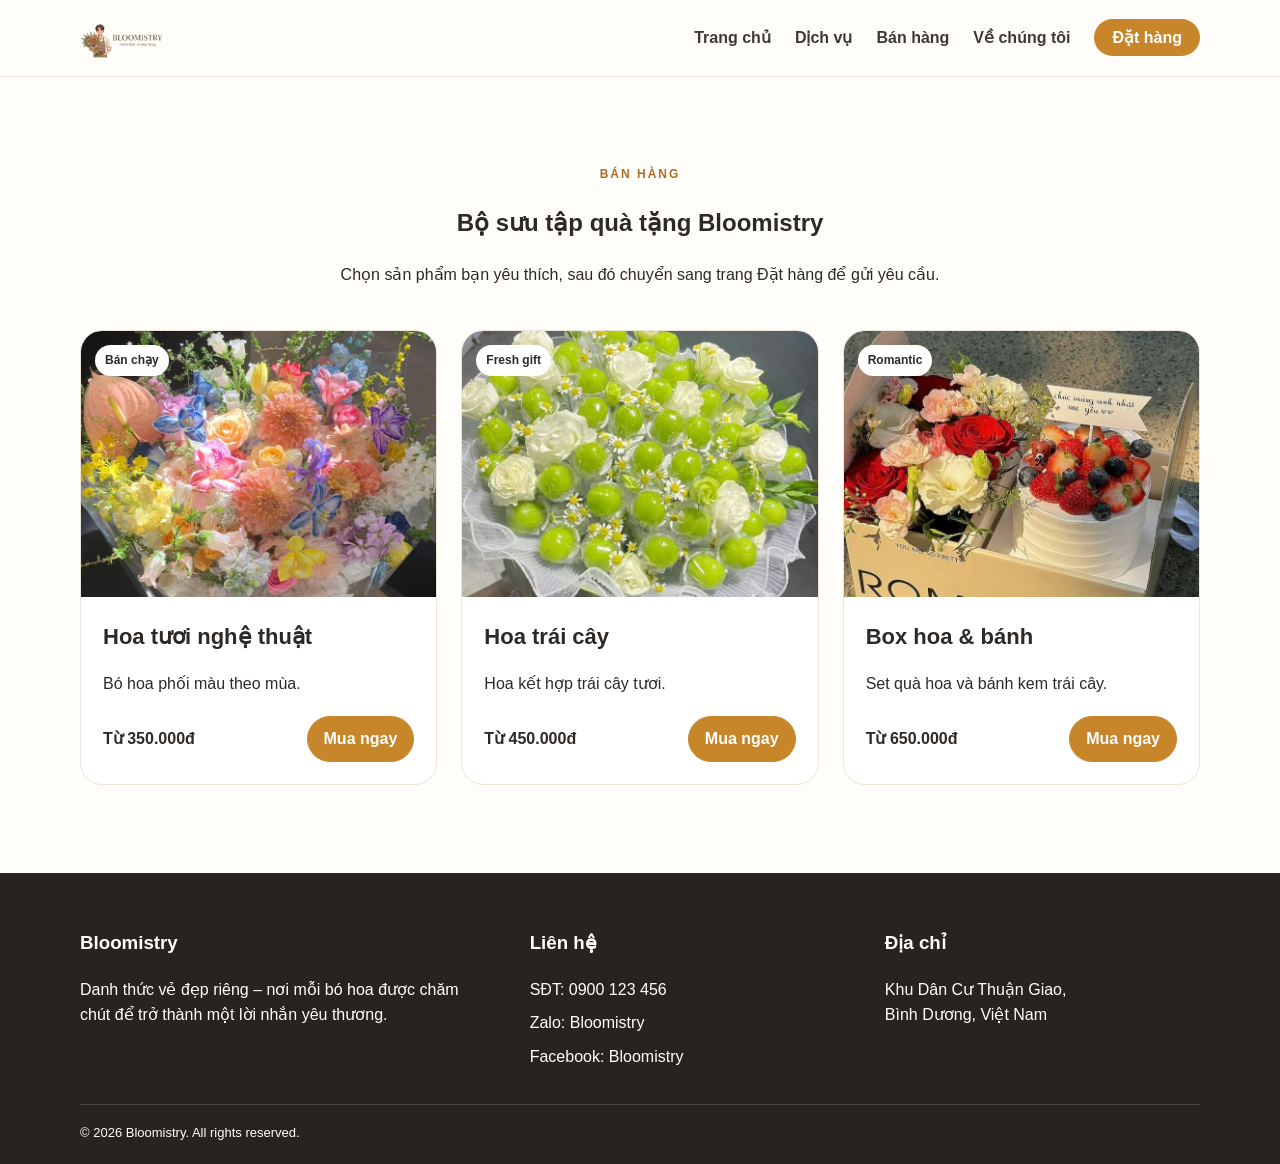
==== banhang.html @ a2bf430c "Add files via upload" ====
<!DOCTYPE html>
<html lang="vi">
<head>
<meta charset="UTF-8">
<meta name="viewport" content="width=device-width, initial-scale=1.0">
<meta name="description" content="Bán hàng | Bloomistry – Hoa tươi và quà tặng">
<title>Bán hàng | Bloomistry</title>
<link rel="stylesheet" href="style.css">
</head>
<body>
<header class="site-header">
  <div class="container nav">
    <a class="logo" href="index.html" aria-label="Bloomistry">
      <img src="assets/logo.png" alt="Bloomistry">
    </a>
    <button class="menu-toggle" aria-label="Mở menu" aria-expanded="false">☰</button>
    <ul class="nav-links"><li><a class=" " href="index.html">Trang chủ</a></li><li><a class=" " href="dichvu.html">Dịch vụ</a></li><li><a class="active " href="banhang.html">Bán hàng</a></li><li><a class=" " href="gioithieu.html">Về chúng tôi</a></li><li><a class=" nav-cta" href="dathang.html">Đặt hàng</a></li></ul>
  </div>
</header>
<main>
<section class="section">
  <div class="container">
    <div class="section-head">
      <div class="eyebrow">Bán hàng</div>
      <h1>Bộ sưu tập quà tặng Bloomistry</h1>
      <p>Chọn sản phẩm bạn yêu thích, sau đó chuyển sang trang Đặt hàng để gửi yêu cầu.</p>
    </div>
    <div class="services-grid">
      <article class="card"><div class="service-image"><img src="assets/hoa-tuoi.jpg" alt="Hoa tươi nghệ thuật"><span class="tag">Bán chạy</span></div><div class="card-body"><h3>Hoa tươi nghệ thuật</h3><p>Bó hoa phối màu theo mùa.</p><div class="card-bottom"><span class="price">Từ 350.000đ</span><a class="btn btn-primary" href="dathang.html?sanpham=Hoa%20t%C6%B0%C6%A1i%20ngh%E1%BB%87%20thu%E1%BA%ADt">Mua ngay</a></div></div></article>
      <article class="card"><div class="service-image"><img src="assets/hoa-trai-cay.jpg" alt="Hoa trái cây"><span class="tag">Fresh gift</span></div><div class="card-body"><h3>Hoa trái cây</h3><p>Hoa kết hợp trái cây tươi.</p><div class="card-bottom"><span class="price">Từ 450.000đ</span><a class="btn btn-primary" href="dathang.html?sanpham=Hoa%20tr%C3%A1i%20c%C3%A2y">Mua ngay</a></div></div></article>
      <article class="card"><div class="service-image"><img src="assets/box-hoa-banh.jpg" alt="Box hoa và bánh"><span class="tag">Romantic</span></div><div class="card-body"><h3>Box hoa & bánh</h3><p>Set quà hoa và bánh kem trái cây.</p><div class="card-bottom"><span class="price">Từ 650.000đ</span><a class="btn btn-primary" href="dathang.html?sanpham=Box%20hoa%20%26%20b%C3%A1nh">Mua ngay</a></div></div></article>
    </div>
  </div>
</section>
</main>
<footer class="footer">
  <div class="container">
    <div class="footer-grid">
      <div><h3>Bloomistry</h3><p>Danh thức vẻ đẹp riêng – nơi mỗi bó hoa được chăm chút để trở thành một lời nhắn yêu thương.</p></div>
      <div><h3>Liên hệ</h3><div class="footer-links">
        <a href="tel:0900123456">SĐT: 0900 123 456</a>
        <a href="https://zalo.me/" target="_blank" rel="noopener">Zalo: Bloomistry</a>
        <a href="https://facebook.com/" target="_blank" rel="noopener">Facebook: Bloomistry</a>
      </div></div>
      <div><h3>Địa chỉ</h3><p>Khu Dân Cư Thuận Giao,<br>Bình Dương, Việt Nam</p></div>
    </div>
    <div class="footer-bottom">© 2026 Bloomistry. All rights reserved.</div>
  </div>
</footer>
<script src="script.js"></script>
</body>
</html>
---- style.css ----
*{box-sizing:border-box}html{scroll-behavior:smooth}body{margin:0;font-family:Arial,Helvetica,sans-serif;color:#2d2926;background:#fffdf9;line-height:1.6}.container{width:min(1120px,92%);margin:auto}.site-header{position:sticky;top:0;z-index:20;background:rgba(255,253,249,.96);border-bottom:1px solid #eee5dc}.nav{min-height:76px;display:flex;align-items:center;justify-content:space-between;gap:24px}.logo img{height:48px;width:auto;display:block}.nav-links{display:flex;align-items:center;gap:24px;list-style:none;margin:0;padding:0}.nav-links a{text-decoration:none;color:#403832;font-weight:600}.nav-cta,.btn-primary{background:#c8862b;color:#fff!important;border-radius:999px}.nav-cta{padding:10px 18px}.menu-toggle{display:none;border:0;background:none;font-size:28px;cursor:pointer}.hero{min-height:620px;display:flex;align-items:center;position:relative;background:linear-gradient(120deg,#fff8ef,#f6eee6)}.hero-content{max-width:680px;padding:90px 0}.eyebrow{text-transform:uppercase;letter-spacing:2px;font-size:12px;font-weight:700;color:#b06e24;margin-bottom:14px}.hero h1{font-size:clamp(42px,6vw,72px);line-height:1.05;margin:0 0 22px}.hero h1 span{color:#b66f36}.hero p{font-size:18px;max-width:650px}.hero-actions{display:flex;gap:14px;flex-wrap:wrap;margin-top:28px}.btn{display:inline-flex;align-items:center;justify-content:center;padding:13px 22px;text-decoration:none;font-weight:700;border:1px solid #c8862b;cursor:pointer;transition:.2s}.btn-primary{border-color:#c8862b}.btn-primary:hover{transform:translateY(-2px);box-shadow:0 10px 24px rgba(70,45,20,.16)}.btn-outline{border-radius:999px;color:#8a5a28;background:transparent}.hero-badge{position:absolute;right:5%;bottom:45px;padding:18px 22px;background:#fff;border-radius:18px;box-shadow:0 12px 35px rgba(70,45,20,.12)}.hero-badge strong,.hero-badge small{display:block}.section{padding:88px 0}.alt-section{background:#f7f0e8}.section-head{text-align:center;max-width:720px;margin:0 auto 42px}.section-head h2,.about-copy h2{font-size:clamp(30px,4vw,48px);line-height:1.1;margin:0 0 14px}.services-grid{display:grid;grid-template-columns:repeat(3,1fr);gap:24px}.card{background:#fff;border:1px solid #eee4d9;border-radius:22px;overflow:hidden;transition:.25s}.card:hover{transform:translateY(-5px);box-shadow:0 16px 35px rgba(70,45,20,.12)}.service-image{position:relative;aspect-ratio:4/3;background:#eee;overflow:hidden}.service-image img{width:100%;height:100%;object-fit:cover}.tag{position:absolute;top:14px;left:14px;background:#fff;padding:6px 10px;border-radius:999px;font-size:12px;font-weight:700}.card-body{padding:22px}.card-body h3{margin:0 0 8px;font-size:22px}.card-bottom{display:flex;align-items:center;justify-content:space-between;gap:12px;margin-top:20px}.price{font-weight:800}.card-bottom .btn{padding:9px 16px}.about-grid{display:grid;grid-template-columns:1fr 1fr;gap:60px;align-items:center}.about-photo img{width:100%;aspect-ratio:4/3;object-fit:cover;border-radius:24px}.about-points{display:grid;grid-template-columns:1fr 1fr;gap:18px;margin:28px 0}.point{padding:16px;background:#fff;border-radius:14px}.point strong,.point span{display:block}.point strong{margin-bottom:4px}.footer{background:#29231f;color:#fff;padding:55px 0 20px}.footer-grid{display:grid;grid-template-columns:1.3fr 1fr 1fr;gap:40px}.footer h3{margin-top:0}.footer-links{display:grid;gap:8px}.footer a{color:#fff;text-decoration:none}.footer-bottom{border-top:1px solid rgba(255,255,255,.15);margin-top:35px;padding-top:18px;font-size:13px}.toast{position:fixed;right:20px;bottom:20px;background:#29231f;color:#fff;padding:12px 16px;border-radius:10px;display:none;z-index:50}@media(max-width:760px){.nav-links{display:none;position:absolute;top:76px;left:0;right:0;background:#fffdf9;padding:18px 6%;flex-direction:column;align-items:stretch;border-bottom:1px solid #eee5dc}.nav-links.open{display:flex}.nav-links a{display:block;padding:8px}.menu-toggle{display:block}.hero{min-height:auto}.hero-content{padding:70px 0 120px}.hero-badge{right:6%;bottom:30px}.services-grid,.about-grid,.footer-grid{grid-template-columns:1fr}.about-grid{gap:30px}.about-points{grid-template-columns:1fr}.section{padding:65px 0}}

.order-box{max-width:860px;margin:auto;background:#fff;border:1px solid #eee4d9;border-radius:24px;padding:30px;box-shadow:0 12px 30px rgba(70,45,20,.08)}
.form-grid{display:grid;grid-template-columns:1fr 1fr;gap:18px;margin-bottom:22px}
.form-grid label{font-weight:700;display:grid;gap:7px}
.form-grid .full{grid-column:1/-1}
.form-grid input,.form-grid select,.form-grid textarea{font:inherit;padding:13px 14px;border:1px solid #ded4c9;border-radius:12px;background:#fffdf9;outline:none}
.form-grid input:focus,.form-grid select:focus,.form-grid textarea:focus{border-color:#c8862b}
.order-note{font-size:13px;color:#766b63;margin-bottom:0}
@media(max-width:760px){.form-grid{grid-template-columns:1fr}.form-grid .full{grid-column:auto}.nav-links{gap:4px}}
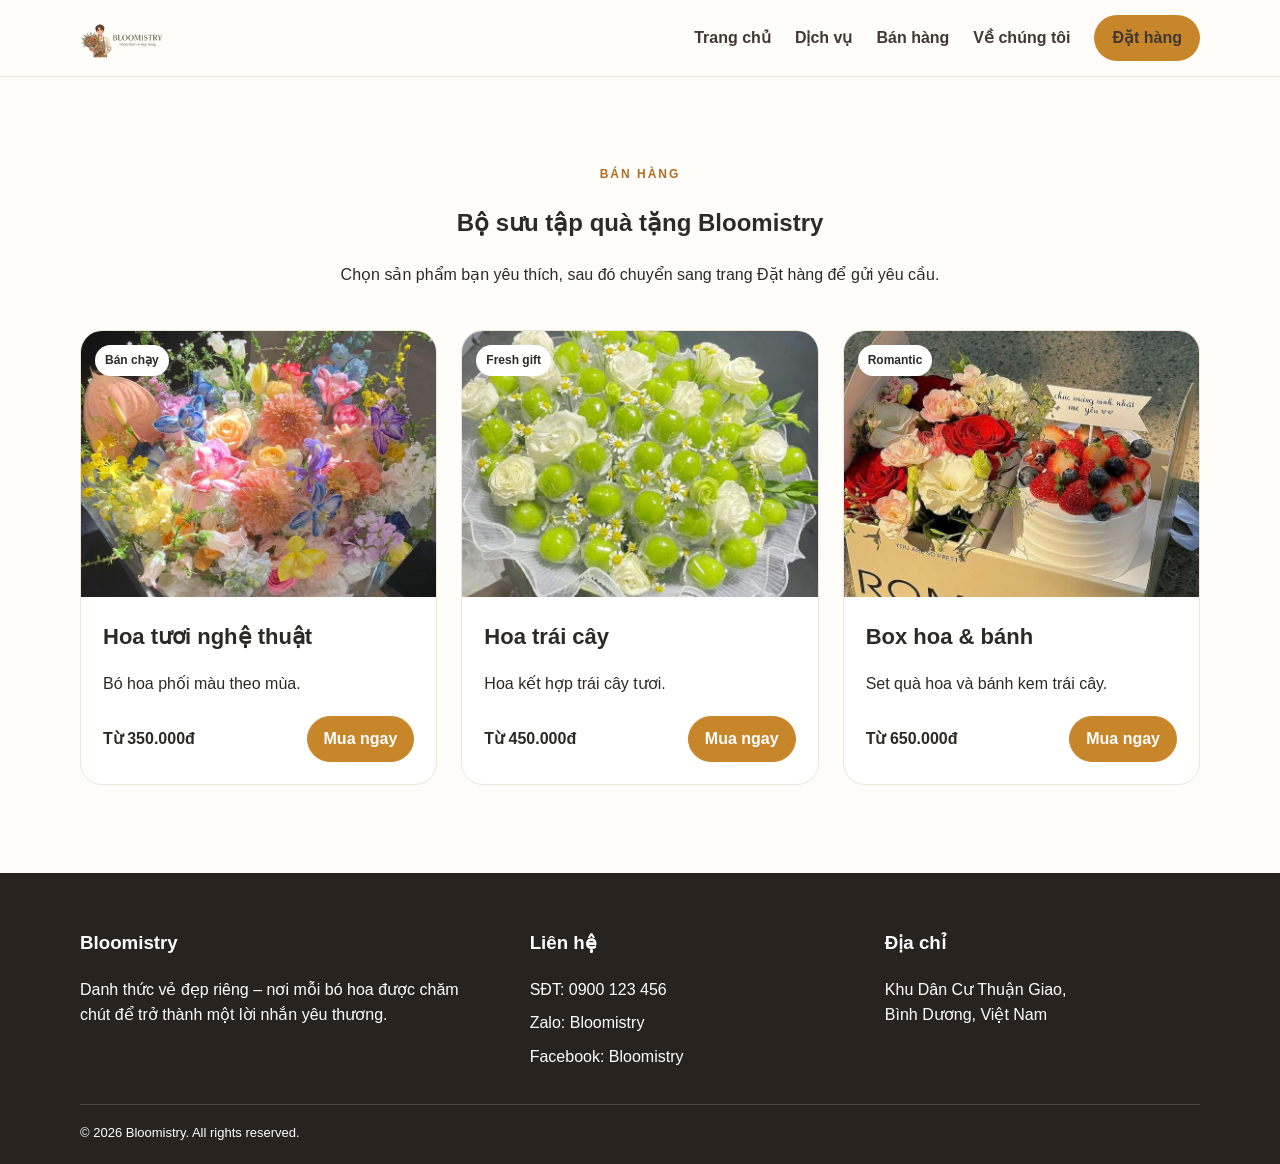
==== commit 968bf1c2: "Add files via upload" ====
--- a/banhang.html
+++ b/banhang.html
@@ -14,7 +14,7 @@
       <img src="assets/logo.png" alt="Bloomistry">
     </a>
     <button class="menu-toggle" aria-label="Mở menu" aria-expanded="false">☰</button>
-    <ul class="nav-links"><li><a class=" " href="index.html">Trang chủ</a></li><li><a class=" " href="dichvu.html">Dịch vụ</a></li><li><a class="active " href="banhang.html">Bán hàng</a></li><li><a class=" " href="gioithieu.html">Về chúng tôi</a></li><li><a class=" nav-cta" href="dathang.html">Đặt hàng</a></li></ul>
+    <ul class="nav-links"><li><a href="index.html">Trang chủ</a></li><li><a href="dichvu.html">Dịch vụ</a></li><li><a href="banhang.html">Bán hàng</a></li><li><a href="gioithieu.html">Về chúng tôi</a></li><li><a class="nav-cta" href="dathang.html">Đặt hàng</a></li></ul>
   </div>
 </header>
 <main>
--- a/style.css
+++ b/style.css
@@ -1,4 +1,4 @@
-*{box-sizing:border-box}html{scroll-behavior:smooth}body{margin:0;font-family:Arial,Helvetica,sans-serif;color:#2d2926;background:#fffdf9;line-height:1.6}.container{width:min(1120px,92%);margin:auto}.site-header{position:sticky;top:0;z-index:20;background:rgba(255,253,249,.96);border-bottom:1px solid #eee5dc}.nav{min-height:76px;display:flex;align-items:center;justify-content:space-between;gap:24px}.logo img{height:48px;width:auto;display:block}.nav-links{display:flex;align-items:center;gap:24px;list-style:none;margin:0;padding:0}.nav-links a{text-decoration:none;color:#403832;font-weight:600}.nav-cta,.btn-primary{background:#c8862b;color:#fff!important;border-radius:999px}.nav-cta{padding:10px 18px}.menu-toggle{display:none;border:0;background:none;font-size:28px;cursor:pointer}.hero{min-height:620px;display:flex;align-items:center;position:relative;background:linear-gradient(120deg,#fff8ef,#f6eee6)}.hero-content{max-width:680px;padding:90px 0}.eyebrow{text-transform:uppercase;letter-spacing:2px;font-size:12px;font-weight:700;color:#b06e24;margin-bottom:14px}.hero h1{font-size:clamp(42px,6vw,72px);line-height:1.05;margin:0 0 22px}.hero h1 span{color:#b66f36}.hero p{font-size:18px;max-width:650px}.hero-actions{display:flex;gap:14px;flex-wrap:wrap;margin-top:28px}.btn{display:inline-flex;align-items:center;justify-content:center;padding:13px 22px;text-decoration:none;font-weight:700;border:1px solid #c8862b;cursor:pointer;transition:.2s}.btn-primary{border-color:#c8862b}.btn-primary:hover{transform:translateY(-2px);box-shadow:0 10px 24px rgba(70,45,20,.16)}.btn-outline{border-radius:999px;color:#8a5a28;background:transparent}.hero-badge{position:absolute;right:5%;bottom:45px;padding:18px 22px;background:#fff;border-radius:18px;box-shadow:0 12px 35px rgba(70,45,20,.12)}.hero-badge strong,.hero-badge small{display:block}.section{padding:88px 0}.alt-section{background:#f7f0e8}.section-head{text-align:center;max-width:720px;margin:0 auto 42px}.section-head h2,.about-copy h2{font-size:clamp(30px,4vw,48px);line-height:1.1;margin:0 0 14px}.services-grid{display:grid;grid-template-columns:repeat(3,1fr);gap:24px}.card{background:#fff;border:1px solid #eee4d9;border-radius:22px;overflow:hidden;transition:.25s}.card:hover{transform:translateY(-5px);box-shadow:0 16px 35px rgba(70,45,20,.12)}.service-image{position:relative;aspect-ratio:4/3;background:#eee;overflow:hidden}.service-image img{width:100%;height:100%;object-fit:cover}.tag{position:absolute;top:14px;left:14px;background:#fff;padding:6px 10px;border-radius:999px;font-size:12px;font-weight:700}.card-body{padding:22px}.card-body h3{margin:0 0 8px;font-size:22px}.card-bottom{display:flex;align-items:center;justify-content:space-between;gap:12px;margin-top:20px}.price{font-weight:800}.card-bottom .btn{padding:9px 16px}.about-grid{display:grid;grid-template-columns:1fr 1fr;gap:60px;align-items:center}.about-photo img{width:100%;aspect-ratio:4/3;object-fit:cover;border-radius:24px}.about-points{display:grid;grid-template-columns:1fr 1fr;gap:18px;margin:28px 0}.point{padding:16px;background:#fff;border-radius:14px}.point strong,.point span{display:block}.point strong{margin-bottom:4px}.footer{background:#29231f;color:#fff;padding:55px 0 20px}.footer-grid{display:grid;grid-template-columns:1.3fr 1fr 1fr;gap:40px}.footer h3{margin-top:0}.footer-links{display:grid;gap:8px}.footer a{color:#fff;text-decoration:none}.footer-bottom{border-top:1px solid rgba(255,255,255,.15);margin-top:35px;padding-top:18px;font-size:13px}.toast{position:fixed;right:20px;bottom:20px;background:#29231f;color:#fff;padding:12px 16px;border-radius:10px;display:none;z-index:50}@media(max-width:760px){.nav-links{display:none;position:absolute;top:76px;left:0;right:0;background:#fffdf9;padding:18px 6%;flex-direction:column;align-items:stretch;border-bottom:1px solid #eee5dc}.nav-links.open{display:flex}.nav-links a{display:block;padding:8px}.menu-toggle{display:block}.hero{min-height:auto}.hero-content{padding:70px 0 120px}.hero-badge{right:6%;bottom:30px}.services-grid,.about-grid,.footer-grid{grid-template-columns:1fr}.about-grid{gap:30px}.about-points{grid-template-columns:1fr}.section{padding:65px 0}}
+*{box-sizing:border-box}html{scroll-behavior:smooth}body{margin:0;font-family:Arial,Helvetica,sans-serif;color:#2d2926;background:#fffdf9;line-height:1.6}.container{width:min(1120px,92%);margin:auto}.site-header{position:sticky;top:0;z-index:20;background:rgba(255,253,249,.96);border-bottom:1px solid #eee5dc}.nav{min-height:76px;display:flex;align-items:center;justify-content:space-between;gap:24px}.logo img{height:48px;width:auto;display:block}.nav-links{display:flex!important;align-items:center;justify-content:flex-end;gap:24px;list-style:none;margin:0;padding:0;visibility:visible;opacity:1}.nav-links a{text-decoration:none;color:#403832!important;font-weight:600;display:inline-flex;align-items:center;white-space:nowrap;visibility:visible;opacity:1}.nav-cta,.btn-primary{background:#c8862b;color:#fff!important;border-radius:999px}.nav-cta{padding:10px 18px;display:inline-flex!important;visibility:visible!important}.menu-toggle{display:none;border:0;background:none;font-size:28px;cursor:pointer}.hero{min-height:620px;display:flex;align-items:center;position:relative;background:linear-gradient(120deg,#fff8ef,#f6eee6)}.hero-content{max-width:680px;padding:90px 0}.eyebrow{text-transform:uppercase;letter-spacing:2px;font-size:12px;font-weight:700;color:#b06e24;margin-bottom:14px}.hero h1{font-size:clamp(42px,6vw,72px);line-height:1.05;margin:0 0 22px}.hero h1 span{color:#b66f36}.hero p{font-size:18px;max-width:650px}.hero-actions{display:flex;gap:14px;flex-wrap:wrap;margin-top:28px}.btn{display:inline-flex;align-items:center;justify-content:center;padding:13px 22px;text-decoration:none;font-weight:700;border:1px solid #c8862b;cursor:pointer;transition:.2s}.btn-primary{border-color:#c8862b}.btn-primary:hover{transform:translateY(-2px);box-shadow:0 10px 24px rgba(70,45,20,.16)}.btn-outline{border-radius:999px;color:#8a5a28;background:transparent}.hero-badge{position:absolute;right:5%;bottom:45px;padding:18px 22px;background:#fff;border-radius:18px;box-shadow:0 12px 35px rgba(70,45,20,.12)}.hero-badge strong,.hero-badge small{display:block}.section{padding:88px 0}.alt-section{background:#f7f0e8}.section-head{text-align:center;max-width:720px;margin:0 auto 42px}.section-head h2,.about-copy h2{font-size:clamp(30px,4vw,48px);line-height:1.1;margin:0 0 14px}.services-grid{display:grid;grid-template-columns:repeat(3,1fr);gap:24px}.card{background:#fff;border:1px solid #eee4d9;border-radius:22px;overflow:hidden;transition:.25s}.card:hover{transform:translateY(-5px);box-shadow:0 16px 35px rgba(70,45,20,.12)}.service-image{position:relative;aspect-ratio:4/3;background:#eee;overflow:hidden}.service-image img{width:100%;height:100%;object-fit:cover}.tag{position:absolute;top:14px;left:14px;background:#fff;padding:6px 10px;border-radius:999px;font-size:12px;font-weight:700}.card-body{padding:22px}.card-body h3{margin:0 0 8px;font-size:22px}.card-bottom{display:flex;align-items:center;justify-content:space-between;gap:12px;margin-top:20px}.price{font-weight:800}.card-bottom .btn{padding:9px 16px}.about-grid{display:grid;grid-template-columns:1fr 1fr;gap:60px;align-items:center}.about-photo img{width:100%;aspect-ratio:4/3;object-fit:cover;border-radius:24px}.about-points{display:grid;grid-template-columns:1fr 1fr;gap:18px;margin:28px 0}.point{padding:16px;background:#fff;border-radius:14px}.point strong,.point span{display:block}.point strong{margin-bottom:4px}.footer{background:#29231f;color:#fff;padding:55px 0 20px}.footer-grid{display:grid;grid-template-columns:1.3fr 1fr 1fr;gap:40px}.footer h3{margin-top:0}.footer-links{display:grid;gap:8px}.footer a{color:#fff;text-decoration:none}.footer-bottom{border-top:1px solid rgba(255,255,255,.15);margin-top:35px;padding-top:18px;font-size:13px}.toast{position:fixed;right:20px;bottom:20px;background:#29231f;color:#fff;padding:12px 16px;border-radius:10px;display:none;z-index:50}@media(max-width:760px){.nav-links{display:none!important;position:absolute;top:76px;left:0;right:0;background:#fffdf9;padding:18px 6%;flex-direction:column;align-items:stretch;border-bottom:1px solid #eee5dc}.nav-links.open{display:flex!important}.nav-links a{display:block;padding:8px}.menu-toggle{display:block}.hero{min-height:auto}.hero-content{padding:70px 0 120px}.hero-badge{right:6%;bottom:30px}.services-grid,.about-grid,.footer-grid{grid-template-columns:1fr}.about-grid{gap:30px}.about-points{grid-template-columns:1fr}.section{padding:65px 0}}
 
 .order-box{max-width:860px;margin:auto;background:#fff;border:1px solid #eee4d9;border-radius:24px;padding:30px;box-shadow:0 12px 30px rgba(70,45,20,.08)}
 .form-grid{display:grid;grid-template-columns:1fr 1fr;gap:18px;margin-bottom:22px}
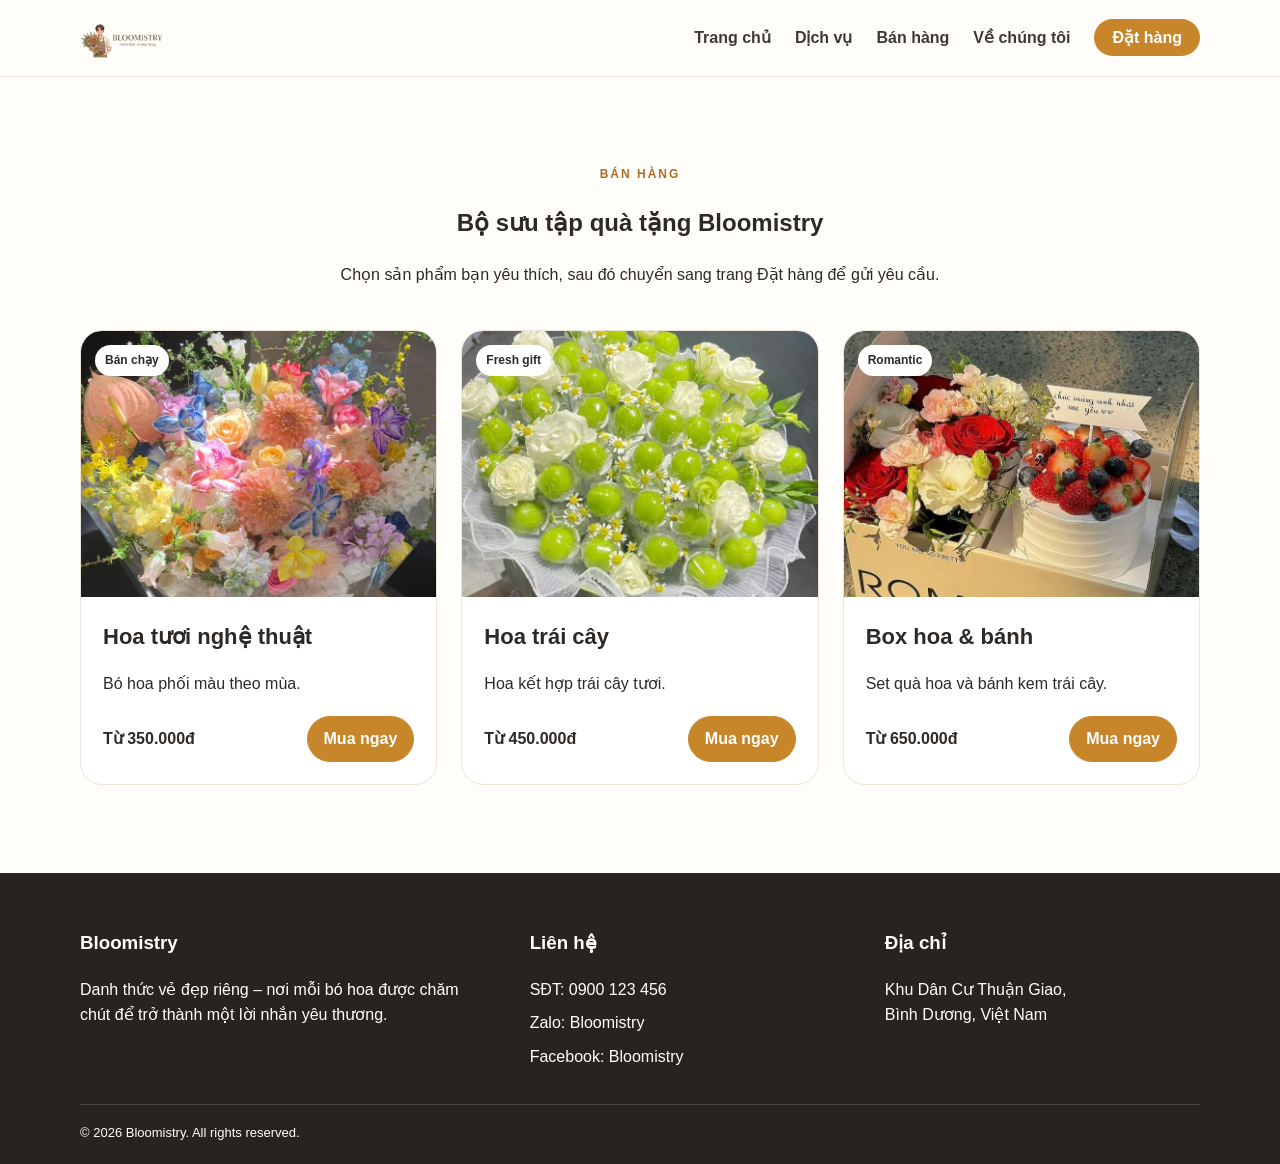
==== commit cccc4d98: "Add files via upload" ====
--- a/banhang.html
+++ b/banhang.html
@@ -14,7 +14,7 @@
       <img src="assets/logo.png" alt="Bloomistry">
     </a>
     <button class="menu-toggle" aria-label="Mở menu" aria-expanded="false">☰</button>
-    <ul class="nav-links"><li><a href="index.html">Trang chủ</a></li><li><a href="dichvu.html">Dịch vụ</a></li><li><a href="banhang.html">Bán hàng</a></li><li><a href="gioithieu.html">Về chúng tôi</a></li><li><a class="nav-cta" href="dathang.html">Đặt hàng</a></li></ul>
+    <ul class="nav-links"><li><a class=" " href="index.html">Trang chủ</a></li><li><a class=" " href="dichvu.html">Dịch vụ</a></li><li><a class="active " href="banhang.html">Bán hàng</a></li><li><a class=" " href="gioithieu.html">Về chúng tôi</a></li><li><a class=" nav-cta" href="dathang.html">Đặt hàng</a></li></ul>
   </div>
 </header>
 <main>
--- a/style.css
+++ b/style.css
@@ -1,4 +1,4 @@
-*{box-sizing:border-box}html{scroll-behavior:smooth}body{margin:0;font-family:Arial,Helvetica,sans-serif;color:#2d2926;background:#fffdf9;line-height:1.6}.container{width:min(1120px,92%);margin:auto}.site-header{position:sticky;top:0;z-index:20;background:rgba(255,253,249,.96);border-bottom:1px solid #eee5dc}.nav{min-height:76px;display:flex;align-items:center;justify-content:space-between;gap:24px}.logo img{height:48px;width:auto;display:block}.nav-links{display:flex!important;align-items:center;justify-content:flex-end;gap:24px;list-style:none;margin:0;padding:0;visibility:visible;opacity:1}.nav-links a{text-decoration:none;color:#403832!important;font-weight:600;display:inline-flex;align-items:center;white-space:nowrap;visibility:visible;opacity:1}.nav-cta,.btn-primary{background:#c8862b;color:#fff!important;border-radius:999px}.nav-cta{padding:10px 18px;display:inline-flex!important;visibility:visible!important}.menu-toggle{display:none;border:0;background:none;font-size:28px;cursor:pointer}.hero{min-height:620px;display:flex;align-items:center;position:relative;background:linear-gradient(120deg,#fff8ef,#f6eee6)}.hero-content{max-width:680px;padding:90px 0}.eyebrow{text-transform:uppercase;letter-spacing:2px;font-size:12px;font-weight:700;color:#b06e24;margin-bottom:14px}.hero h1{font-size:clamp(42px,6vw,72px);line-height:1.05;margin:0 0 22px}.hero h1 span{color:#b66f36}.hero p{font-size:18px;max-width:650px}.hero-actions{display:flex;gap:14px;flex-wrap:wrap;margin-top:28px}.btn{display:inline-flex;align-items:center;justify-content:center;padding:13px 22px;text-decoration:none;font-weight:700;border:1px solid #c8862b;cursor:pointer;transition:.2s}.btn-primary{border-color:#c8862b}.btn-primary:hover{transform:translateY(-2px);box-shadow:0 10px 24px rgba(70,45,20,.16)}.btn-outline{border-radius:999px;color:#8a5a28;background:transparent}.hero-badge{position:absolute;right:5%;bottom:45px;padding:18px 22px;background:#fff;border-radius:18px;box-shadow:0 12px 35px rgba(70,45,20,.12)}.hero-badge strong,.hero-badge small{display:block}.section{padding:88px 0}.alt-section{background:#f7f0e8}.section-head{text-align:center;max-width:720px;margin:0 auto 42px}.section-head h2,.about-copy h2{font-size:clamp(30px,4vw,48px);line-height:1.1;margin:0 0 14px}.services-grid{display:grid;grid-template-columns:repeat(3,1fr);gap:24px}.card{background:#fff;border:1px solid #eee4d9;border-radius:22px;overflow:hidden;transition:.25s}.card:hover{transform:translateY(-5px);box-shadow:0 16px 35px rgba(70,45,20,.12)}.service-image{position:relative;aspect-ratio:4/3;background:#eee;overflow:hidden}.service-image img{width:100%;height:100%;object-fit:cover}.tag{position:absolute;top:14px;left:14px;background:#fff;padding:6px 10px;border-radius:999px;font-size:12px;font-weight:700}.card-body{padding:22px}.card-body h3{margin:0 0 8px;font-size:22px}.card-bottom{display:flex;align-items:center;justify-content:space-between;gap:12px;margin-top:20px}.price{font-weight:800}.card-bottom .btn{padding:9px 16px}.about-grid{display:grid;grid-template-columns:1fr 1fr;gap:60px;align-items:center}.about-photo img{width:100%;aspect-ratio:4/3;object-fit:cover;border-radius:24px}.about-points{display:grid;grid-template-columns:1fr 1fr;gap:18px;margin:28px 0}.point{padding:16px;background:#fff;border-radius:14px}.point strong,.point span{display:block}.point strong{margin-bottom:4px}.footer{background:#29231f;color:#fff;padding:55px 0 20px}.footer-grid{display:grid;grid-template-columns:1.3fr 1fr 1fr;gap:40px}.footer h3{margin-top:0}.footer-links{display:grid;gap:8px}.footer a{color:#fff;text-decoration:none}.footer-bottom{border-top:1px solid rgba(255,255,255,.15);margin-top:35px;padding-top:18px;font-size:13px}.toast{position:fixed;right:20px;bottom:20px;background:#29231f;color:#fff;padding:12px 16px;border-radius:10px;display:none;z-index:50}@media(max-width:760px){.nav-links{display:none!important;position:absolute;top:76px;left:0;right:0;background:#fffdf9;padding:18px 6%;flex-direction:column;align-items:stretch;border-bottom:1px solid #eee5dc}.nav-links.open{display:flex!important}.nav-links a{display:block;padding:8px}.menu-toggle{display:block}.hero{min-height:auto}.hero-content{padding:70px 0 120px}.hero-badge{right:6%;bottom:30px}.services-grid,.about-grid,.footer-grid{grid-template-columns:1fr}.about-grid{gap:30px}.about-points{grid-template-columns:1fr}.section{padding:65px 0}}
+*{box-sizing:border-box}html{scroll-behavior:smooth}body{margin:0;font-family:Arial,Helvetica,sans-serif;color:#2d2926;background:#fffdf9;line-height:1.6}.container{width:min(1120px,92%);margin:auto}.site-header{position:sticky;top:0;z-index:20;background:rgba(255,253,249,.96);border-bottom:1px solid #eee5dc}.nav{min-height:76px;display:flex;align-items:center;justify-content:space-between;gap:24px}.logo img{height:48px;width:auto;display:block}.nav-links{display:flex;align-items:center;gap:24px;list-style:none;margin:0;padding:0}.nav-links a{text-decoration:none;color:#403832;font-weight:600}.nav-cta,.btn-primary{background:#c8862b;color:#fff!important;border-radius:999px}.nav-cta{padding:10px 18px}.menu-toggle{display:none;border:0;background:none;font-size:28px;cursor:pointer}.hero{min-height:620px;display:flex;align-items:center;position:relative;background:linear-gradient(120deg,#fff8ef,#f6eee6)}.hero-content{max-width:680px;padding:90px 0}.eyebrow{text-transform:uppercase;letter-spacing:2px;font-size:12px;font-weight:700;color:#b06e24;margin-bottom:14px}.hero h1{font-size:clamp(42px,6vw,72px);line-height:1.05;margin:0 0 22px}.hero h1 span{color:#b66f36}.hero p{font-size:18px;max-width:650px}.hero-actions{display:flex;gap:14px;flex-wrap:wrap;margin-top:28px}.btn{display:inline-flex;align-items:center;justify-content:center;padding:13px 22px;text-decoration:none;font-weight:700;border:1px solid #c8862b;cursor:pointer;transition:.2s}.btn-primary{border-color:#c8862b}.btn-primary:hover{transform:translateY(-2px);box-shadow:0 10px 24px rgba(70,45,20,.16)}.btn-outline{border-radius:999px;color:#8a5a28;background:transparent}.hero-badge{position:absolute;right:5%;bottom:45px;padding:18px 22px;background:#fff;border-radius:18px;box-shadow:0 12px 35px rgba(70,45,20,.12)}.hero-badge strong,.hero-badge small{display:block}.section{padding:88px 0}.alt-section{background:#f7f0e8}.section-head{text-align:center;max-width:720px;margin:0 auto 42px}.section-head h2,.about-copy h2{font-size:clamp(30px,4vw,48px);line-height:1.1;margin:0 0 14px}.services-grid{display:grid;grid-template-columns:repeat(3,1fr);gap:24px}.card{background:#fff;border:1px solid #eee4d9;border-radius:22px;overflow:hidden;transition:.25s}.card:hover{transform:translateY(-5px);box-shadow:0 16px 35px rgba(70,45,20,.12)}.service-image{position:relative;aspect-ratio:4/3;background:#eee;overflow:hidden}.service-image img{width:100%;height:100%;object-fit:cover}.tag{position:absolute;top:14px;left:14px;background:#fff;padding:6px 10px;border-radius:999px;font-size:12px;font-weight:700}.card-body{padding:22px}.card-body h3{margin:0 0 8px;font-size:22px}.card-bottom{display:flex;align-items:center;justify-content:space-between;gap:12px;margin-top:20px}.price{font-weight:800}.card-bottom .btn{padding:9px 16px}.about-grid{display:grid;grid-template-columns:1fr 1fr;gap:60px;align-items:center}.about-photo img{width:100%;aspect-ratio:4/3;object-fit:cover;border-radius:24px}.about-points{display:grid;grid-template-columns:1fr 1fr;gap:18px;margin:28px 0}.point{padding:16px;background:#fff;border-radius:14px}.point strong,.point span{display:block}.point strong{margin-bottom:4px}.footer{background:#29231f;color:#fff;padding:55px 0 20px}.footer-grid{display:grid;grid-template-columns:1.3fr 1fr 1fr;gap:40px}.footer h3{margin-top:0}.footer-links{display:grid;gap:8px}.footer a{color:#fff;text-decoration:none}.footer-bottom{border-top:1px solid rgba(255,255,255,.15);margin-top:35px;padding-top:18px;font-size:13px}.toast{position:fixed;right:20px;bottom:20px;background:#29231f;color:#fff;padding:12px 16px;border-radius:10px;display:none;z-index:50}@media(max-width:760px){.nav-links{display:none;position:absolute;top:76px;left:0;right:0;background:#fffdf9;padding:18px 6%;flex-direction:column;align-items:stretch;border-bottom:1px solid #eee5dc}.nav-links.open{display:flex}.nav-links a{display:block;padding:8px}.menu-toggle{display:block}.hero{min-height:auto}.hero-content{padding:70px 0 120px}.hero-badge{right:6%;bottom:30px}.services-grid,.about-grid,.footer-grid{grid-template-columns:1fr}.about-grid{gap:30px}.about-points{grid-template-columns:1fr}.section{padding:65px 0}}
 
 .order-box{max-width:860px;margin:auto;background:#fff;border:1px solid #eee4d9;border-radius:24px;padding:30px;box-shadow:0 12px 30px rgba(70,45,20,.08)}
 .form-grid{display:grid;grid-template-columns:1fr 1fr;gap:18px;margin-bottom:22px}
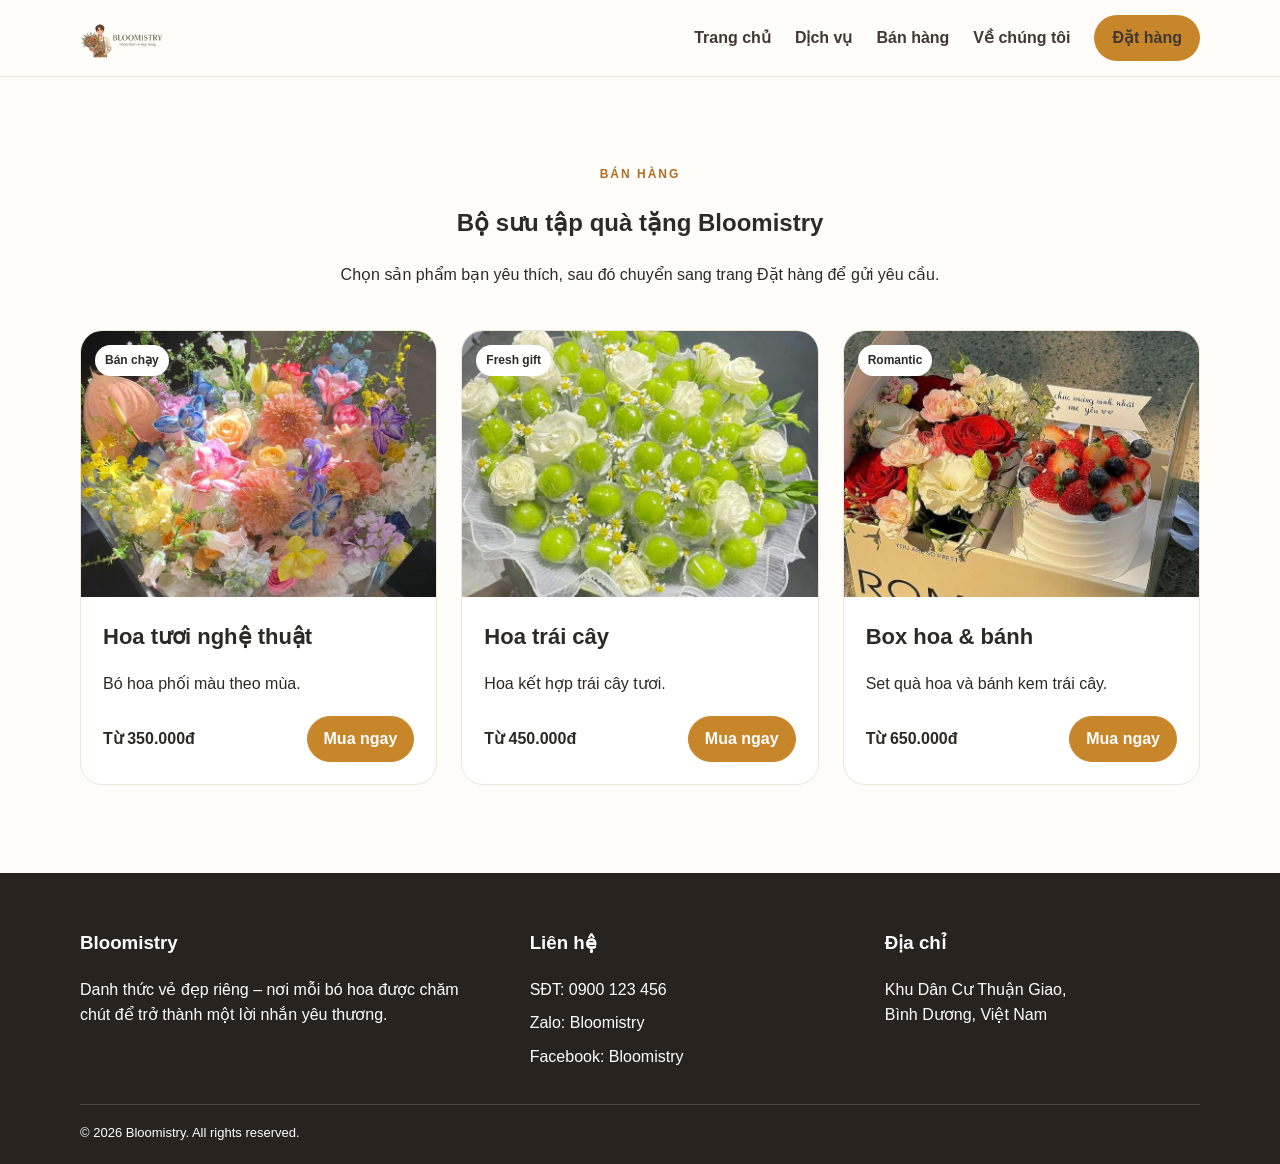
==== commit 0573a351: "Add files via upload" ====
--- a/banhang.html
+++ b/banhang.html
@@ -14,7 +14,7 @@
       <img src="assets/logo.png" alt="Bloomistry">
     </a>
     <button class="menu-toggle" aria-label="Mở menu" aria-expanded="false">☰</button>
-    <ul class="nav-links"><li><a class=" " href="index.html">Trang chủ</a></li><li><a class=" " href="dichvu.html">Dịch vụ</a></li><li><a class="active " href="banhang.html">Bán hàng</a></li><li><a class=" " href="gioithieu.html">Về chúng tôi</a></li><li><a class=" nav-cta" href="dathang.html">Đặt hàng</a></li></ul>
+    <ul class="nav-links"><li><a href="index.html">Trang chủ</a></li><li><a href="dichvu.html">Dịch vụ</a></li><li><a href="banhang.html">Bán hàng</a></li><li><a href="gioithieu.html">Về chúng tôi</a></li><li><a class="nav-cta" href="dathang.html">Đặt hàng</a></li></ul>
   </div>
 </header>
 <main>
--- a/style.css
+++ b/style.css
@@ -1,4 +1,4 @@
-*{box-sizing:border-box}html{scroll-behavior:smooth}body{margin:0;font-family:Arial,Helvetica,sans-serif;color:#2d2926;background:#fffdf9;line-height:1.6}.container{width:min(1120px,92%);margin:auto}.site-header{position:sticky;top:0;z-index:20;background:rgba(255,253,249,.96);border-bottom:1px solid #eee5dc}.nav{min-height:76px;display:flex;align-items:center;justify-content:space-between;gap:24px}.logo img{height:48px;width:auto;display:block}.nav-links{display:flex;align-items:center;gap:24px;list-style:none;margin:0;padding:0}.nav-links a{text-decoration:none;color:#403832;font-weight:600}.nav-cta,.btn-primary{background:#c8862b;color:#fff!important;border-radius:999px}.nav-cta{padding:10px 18px}.menu-toggle{display:none;border:0;background:none;font-size:28px;cursor:pointer}.hero{min-height:620px;display:flex;align-items:center;position:relative;background:linear-gradient(120deg,#fff8ef,#f6eee6)}.hero-content{max-width:680px;padding:90px 0}.eyebrow{text-transform:uppercase;letter-spacing:2px;font-size:12px;font-weight:700;color:#b06e24;margin-bottom:14px}.hero h1{font-size:clamp(42px,6vw,72px);line-height:1.05;margin:0 0 22px}.hero h1 span{color:#b66f36}.hero p{font-size:18px;max-width:650px}.hero-actions{display:flex;gap:14px;flex-wrap:wrap;margin-top:28px}.btn{display:inline-flex;align-items:center;justify-content:center;padding:13px 22px;text-decoration:none;font-weight:700;border:1px solid #c8862b;cursor:pointer;transition:.2s}.btn-primary{border-color:#c8862b}.btn-primary:hover{transform:translateY(-2px);box-shadow:0 10px 24px rgba(70,45,20,.16)}.btn-outline{border-radius:999px;color:#8a5a28;background:transparent}.hero-badge{position:absolute;right:5%;bottom:45px;padding:18px 22px;background:#fff;border-radius:18px;box-shadow:0 12px 35px rgba(70,45,20,.12)}.hero-badge strong,.hero-badge small{display:block}.section{padding:88px 0}.alt-section{background:#f7f0e8}.section-head{text-align:center;max-width:720px;margin:0 auto 42px}.section-head h2,.about-copy h2{font-size:clamp(30px,4vw,48px);line-height:1.1;margin:0 0 14px}.services-grid{display:grid;grid-template-columns:repeat(3,1fr);gap:24px}.card{background:#fff;border:1px solid #eee4d9;border-radius:22px;overflow:hidden;transition:.25s}.card:hover{transform:translateY(-5px);box-shadow:0 16px 35px rgba(70,45,20,.12)}.service-image{position:relative;aspect-ratio:4/3;background:#eee;overflow:hidden}.service-image img{width:100%;height:100%;object-fit:cover}.tag{position:absolute;top:14px;left:14px;background:#fff;padding:6px 10px;border-radius:999px;font-size:12px;font-weight:700}.card-body{padding:22px}.card-body h3{margin:0 0 8px;font-size:22px}.card-bottom{display:flex;align-items:center;justify-content:space-between;gap:12px;margin-top:20px}.price{font-weight:800}.card-bottom .btn{padding:9px 16px}.about-grid{display:grid;grid-template-columns:1fr 1fr;gap:60px;align-items:center}.about-photo img{width:100%;aspect-ratio:4/3;object-fit:cover;border-radius:24px}.about-points{display:grid;grid-template-columns:1fr 1fr;gap:18px;margin:28px 0}.point{padding:16px;background:#fff;border-radius:14px}.point strong,.point span{display:block}.point strong{margin-bottom:4px}.footer{background:#29231f;color:#fff;padding:55px 0 20px}.footer-grid{display:grid;grid-template-columns:1.3fr 1fr 1fr;gap:40px}.footer h3{margin-top:0}.footer-links{display:grid;gap:8px}.footer a{color:#fff;text-decoration:none}.footer-bottom{border-top:1px solid rgba(255,255,255,.15);margin-top:35px;padding-top:18px;font-size:13px}.toast{position:fixed;right:20px;bottom:20px;background:#29231f;color:#fff;padding:12px 16px;border-radius:10px;display:none;z-index:50}@media(max-width:760px){.nav-links{display:none;position:absolute;top:76px;left:0;right:0;background:#fffdf9;padding:18px 6%;flex-direction:column;align-items:stretch;border-bottom:1px solid #eee5dc}.nav-links.open{display:flex}.nav-links a{display:block;padding:8px}.menu-toggle{display:block}.hero{min-height:auto}.hero-content{padding:70px 0 120px}.hero-badge{right:6%;bottom:30px}.services-grid,.about-grid,.footer-grid{grid-template-columns:1fr}.about-grid{gap:30px}.about-points{grid-template-columns:1fr}.section{padding:65px 0}}
+*{box-sizing:border-box}html{scroll-behavior:smooth}body{margin:0;font-family:Arial,Helvetica,sans-serif;color:#2d2926;background:#fffdf9;line-height:1.6}.container{width:min(1120px,92%);margin:auto}.site-header{position:sticky;top:0;z-index:20;background:rgba(255,253,249,.96);border-bottom:1px solid #eee5dc}.nav{min-height:76px;display:flex;align-items:center;justify-content:space-between;gap:24px}.logo img{height:48px;width:auto;display:block}.nav-links{display:flex!important;align-items:center;justify-content:flex-end;gap:24px;list-style:none;margin:0;padding:0;visibility:visible;opacity:1}.nav-links a{text-decoration:none;color:#403832!important;font-weight:600;display:inline-flex;align-items:center;white-space:nowrap;visibility:visible;opacity:1}.nav-cta,.btn-primary{background:#c8862b;color:#fff!important;border-radius:999px}.nav-cta{padding:10px 18px;display:inline-flex!important;visibility:visible!important}.menu-toggle{display:none;border:0;background:none;font-size:28px;cursor:pointer}.hero{min-height:620px;display:flex;align-items:center;position:relative;background-image:linear-gradient(90deg,rgba(255,253,249,.94) 0%,rgba(255,253,249,.78) 38%,rgba(255,253,249,.18) 72%,rgba(255,253,249,.04) 100%),url('assets/anh-nen.jpg');background-size:cover;background-position:center;background-repeat:no-repeat}.hero-content{max-width:680px;padding:90px 0}.eyebrow{text-transform:uppercase;letter-spacing:2px;font-size:12px;font-weight:700;color:#b06e24;margin-bottom:14px}.hero h1{font-size:clamp(42px,6vw,72px);line-height:1.05;margin:0 0 22px}.hero h1 span{color:#b66f36}.hero p{font-size:18px;max-width:650px}.hero-actions{display:flex;gap:14px;flex-wrap:wrap;margin-top:28px}.btn{display:inline-flex;align-items:center;justify-content:center;padding:13px 22px;text-decoration:none;font-weight:700;border:1px solid #c8862b;cursor:pointer;transition:.2s}.btn-primary{border-color:#c8862b}.btn-primary:hover{transform:translateY(-2px);box-shadow:0 10px 24px rgba(70,45,20,.16)}.btn-outline{border-radius:999px;color:#8a5a28;background:transparent}.hero-badge{position:absolute;right:5%;bottom:45px;padding:18px 22px;background:#fff;border-radius:18px;box-shadow:0 12px 35px rgba(70,45,20,.12)}.hero-badge strong,.hero-badge small{display:block}.section{padding:88px 0}.alt-section{background:#f7f0e8}.section-head{text-align:center;max-width:720px;margin:0 auto 42px}.section-head h2,.about-copy h2{font-size:clamp(30px,4vw,48px);line-height:1.1;margin:0 0 14px}.services-grid{display:grid;grid-template-columns:repeat(3,1fr);gap:24px}.card{background:#fff;border:1px solid #eee4d9;border-radius:22px;overflow:hidden;transition:.25s}.card:hover{transform:translateY(-5px);box-shadow:0 16px 35px rgba(70,45,20,.12)}.service-image{position:relative;aspect-ratio:4/3;background:#eee;overflow:hidden}.service-image img{width:100%;height:100%;object-fit:cover}.tag{position:absolute;top:14px;left:14px;background:#fff;padding:6px 10px;border-radius:999px;font-size:12px;font-weight:700}.card-body{padding:22px}.card-body h3{margin:0 0 8px;font-size:22px}.card-bottom{display:flex;align-items:center;justify-content:space-between;gap:12px;margin-top:20px}.price{font-weight:800}.card-bottom .btn{padding:9px 16px}.about-grid{display:grid;grid-template-columns:1fr 1fr;gap:60px;align-items:center}.about-photo img{width:100%;aspect-ratio:4/3;object-fit:cover;border-radius:24px}.about-points{display:grid;grid-template-columns:1fr 1fr;gap:18px;margin:28px 0}.point{padding:16px;background:#fff;border-radius:14px}.point strong,.point span{display:block}.point strong{margin-bottom:4px}.footer{background:#29231f;color:#fff;padding:55px 0 20px}.footer-grid{display:grid;grid-template-columns:1.3fr 1fr 1fr;gap:40px}.footer h3{margin-top:0}.footer-links{display:grid;gap:8px}.footer a{color:#fff;text-decoration:none}.footer-bottom{border-top:1px solid rgba(255,255,255,.15);margin-top:35px;padding-top:18px;font-size:13px}.toast{position:fixed;right:20px;bottom:20px;background:#29231f;color:#fff;padding:12px 16px;border-radius:10px;display:none;z-index:50}@media(max-width:760px){.nav-links{display:none!important;position:absolute;top:76px;left:0;right:0;background:#fffdf9;padding:18px 6%;flex-direction:column;align-items:stretch;border-bottom:1px solid #eee5dc}.nav-links.open{display:flex!important}.nav-links a{display:block;padding:8px}.menu-toggle{display:block}.hero{min-height:auto}.hero-content{padding:70px 0 120px}.hero-badge{right:6%;bottom:30px}.services-grid,.about-grid,.footer-grid{grid-template-columns:1fr}.about-grid{gap:30px}.about-points{grid-template-columns:1fr}.section{padding:65px 0}}
 
 .order-box{max-width:860px;margin:auto;background:#fff;border:1px solid #eee4d9;border-radius:24px;padding:30px;box-shadow:0 12px 30px rgba(70,45,20,.08)}
 .form-grid{display:grid;grid-template-columns:1fr 1fr;gap:18px;margin-bottom:22px}
